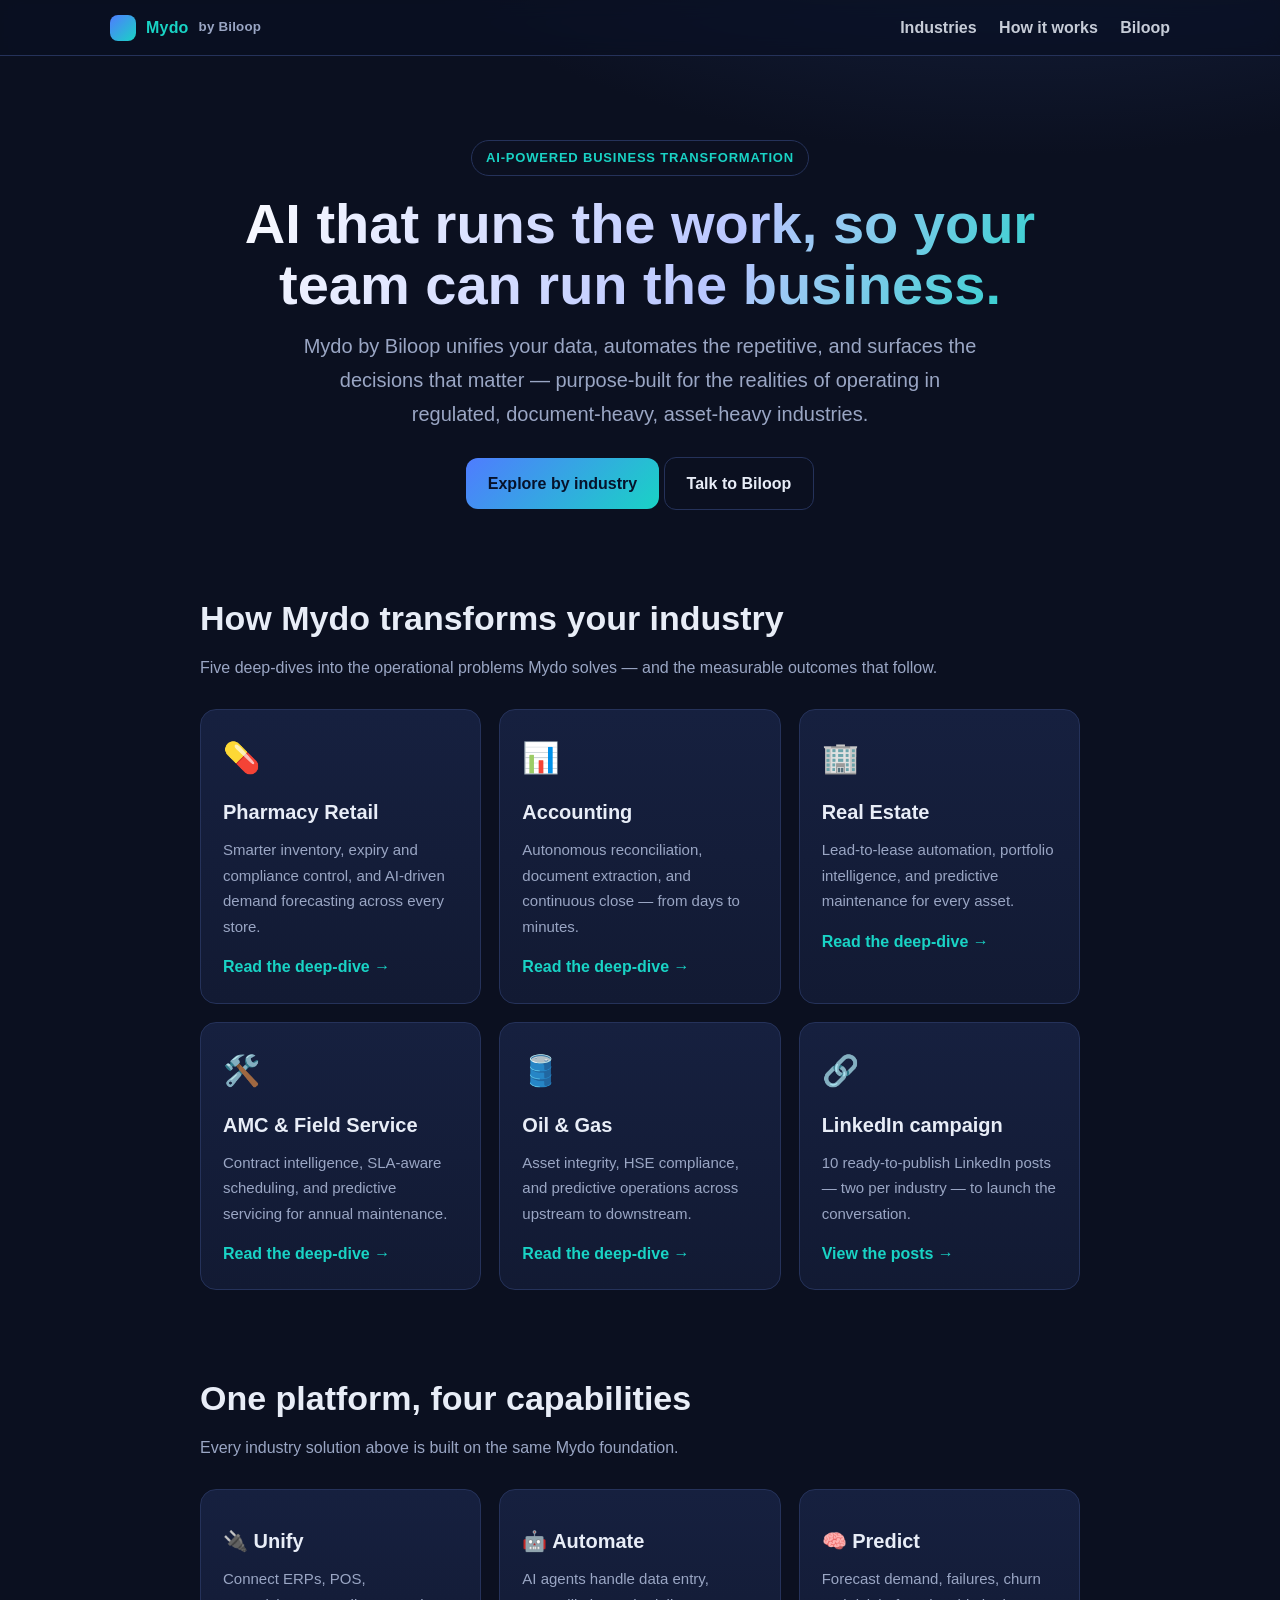
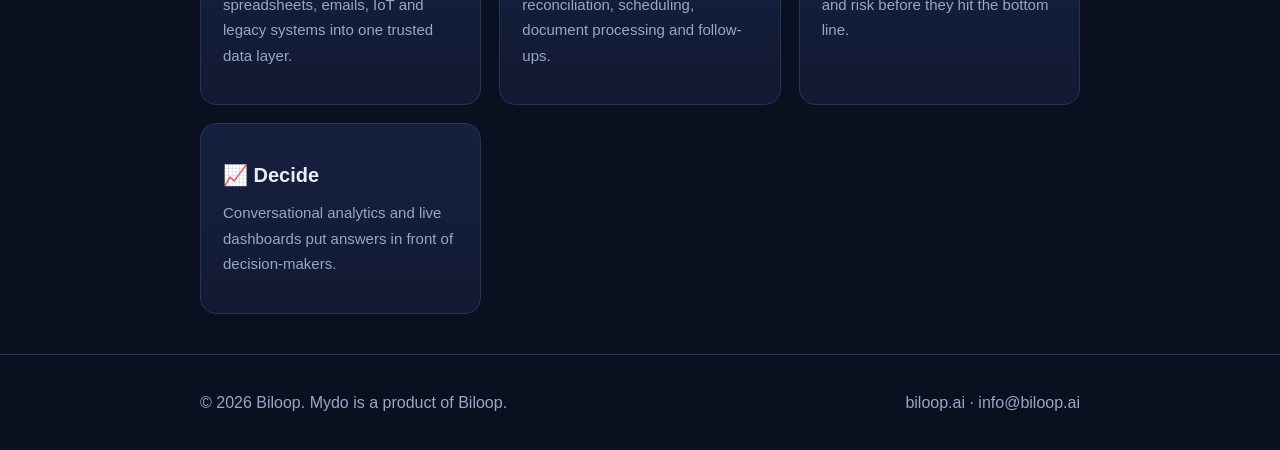
==== index.html @ 052cbbe8 "Add Mydo industry transformation campaign: 10 LinkedIn posts + 5 GitHub Pages blogs - Landing page +" ====
<!DOCTYPE html>
<html lang="en">
<head>
  <meta charset="UTF-8" />
  <meta name="viewport" content="width=device-width, initial-scale=1.0" />
  <title>Mydo by Biloop — AI that transforms how industries work</title>
  <meta name="description" content="Mydo by Biloop is an AI-powered automation and intelligence platform. See how it transforms pharmacy retail, accounting, real estate, AMC, and oil & gas." />
  <link rel="stylesheet" href="assets/css/style.css" />
</head>
<body>
  <header class="site-header">
    <nav class="nav">
      <a class="brand" href="index.html"><span class="dot"></span> Mydo <small>by Biloop</small></a>
      <div class="nav-links">
        <a href="#industries">Industries</a>
        <a href="#how">How it works</a>
        <a href="https://biloop.ai" target="_blank" rel="noopener">Biloop</a>
      </div>
    </nav>
  </header>

  <main class="container">
    <section class="hero">
      <span class="eyebrow">AI-Powered Business Transformation</span>
      <h1>AI that runs the work, so your team can run the business.</h1>
      <p>Mydo by Biloop unifies your data, automates the repetitive, and surfaces the decisions that matter — purpose-built for the realities of operating in regulated, document-heavy, asset-heavy industries.</p>
      <a class="btn" href="#industries">Explore by industry</a>
      <a class="btn secondary" href="https://biloop.ai" target="_blank" rel="noopener">Talk to Biloop</a>
    </section>

    <section class="section" id="industries">
      <h2>How Mydo transforms your industry</h2>
      <p class="lead">Five deep-dives into the operational problems Mydo solves — and the measurable outcomes that follow.</p>
      <div class="grid">
        <div class="card">
          <div class="ico">💊</div>
          <h3>Pharmacy Retail</h3>
          <p>Smarter inventory, expiry and compliance control, and AI-driven demand forecasting across every store.</p>
          <a class="more" href="blogs/pharmacy-retail.html">Read the deep-dive →</a>
        </div>
        <div class="card">
          <div class="ico">📊</div>
          <h3>Accounting</h3>
          <p>Autonomous reconciliation, document extraction, and continuous close — from days to minutes.</p>
          <a class="more" href="blogs/accounting.html">Read the deep-dive →</a>
        </div>
        <div class="card">
          <div class="ico">🏢</div>
          <h3>Real Estate</h3>
          <p>Lead-to-lease automation, portfolio intelligence, and predictive maintenance for every asset.</p>
          <a class="more" href="blogs/real-estate.html">Read the deep-dive →</a>
        </div>
        <div class="card">
          <div class="ico">🛠️</div>
          <h3>AMC &amp; Field Service</h3>
          <p>Contract intelligence, SLA-aware scheduling, and predictive servicing for annual maintenance.</p>
          <a class="more" href="blogs/amc.html">Read the deep-dive →</a>
        </div>
        <div class="card">
          <div class="ico">🛢️</div>
          <h3>Oil &amp; Gas</h3>
          <p>Asset integrity, HSE compliance, and predictive operations across upstream to downstream.</p>
          <a class="more" href="blogs/oil-and-gas.html">Read the deep-dive →</a>
        </div>
        <div class="card">
          <div class="ico">🔗</div>
          <h3>LinkedIn campaign</h3>
          <p>10 ready-to-publish LinkedIn posts — two per industry — to launch the conversation.</p>
          <a class="more" href="linkedin-posts/README.md">View the posts →</a>
        </div>
      </div>
    </section>

    <section class="section" id="how">
      <h2>One platform, four capabilities</h2>
      <p class="lead">Every industry solution above is built on the same Mydo foundation.</p>
      <div class="grid">
        <div class="card"><h3>🔌 Unify</h3><p>Connect ERPs, POS, spreadsheets, emails, IoT and legacy systems into one trusted data layer.</p></div>
        <div class="card"><h3>🤖 Automate</h3><p>AI agents handle data entry, reconciliation, scheduling, document processing and follow-ups.</p></div>
        <div class="card"><h3>🧠 Predict</h3><p>Forecast demand, failures, churn and risk before they hit the bottom line.</p></div>
        <div class="card"><h3>📈 Decide</h3><p>Conversational analytics and live dashboards put answers in front of decision-makers.</p></div>
      </div>
    </section>
  </main>

  <footer class="site-footer">
    <div class="container">
      <span>© 2026 Biloop. Mydo is a product of Biloop.</span>
      <span><a href="https://biloop.ai" target="_blank" rel="noopener">biloop.ai</a> · <a href="mailto:info@biloop.ai">info@biloop.ai</a></span>
    </div>
  </footer>
</body>
</html>
---- assets/css/style.css ----
/* Mydo by Biloop — site styles */
:root {
  --bg: #0b1020;
  --bg-soft: #121a33;
  --card: #16203f;
  --ink: #e8edf7;
  --muted: #9aa6c4;
  --brand: #4f7cff;
  --brand-2: #19d3c5;
  --accent: #ffb020;
  --line: #25325a;
  --radius: 16px;
  --maxw: 920px;
  font-synthesis: none;
}

* { box-sizing: border-box; }

html { scroll-behavior: smooth; }

body {
  margin: 0;
  font-family: -apple-system, BlinkMacSystemFont, "Segoe UI", Roboto, Helvetica, Arial, sans-serif;
  background: radial-gradient(1200px 600px at 80% -10%, #1b294d 0%, transparent 60%), var(--bg);
  color: var(--ink);
  line-height: 1.7;
  -webkit-font-smoothing: antialiased;
}

a { color: var(--brand-2); text-decoration: none; }
a:hover { text-decoration: underline; }

.container { max-width: var(--maxw); margin: 0 auto; padding: 0 20px; }

/* Header / nav */
.site-header {
  position: sticky; top: 0; z-index: 10;
  backdrop-filter: saturate(140%) blur(10px);
  background: rgba(11,16,32,.72);
  border-bottom: 1px solid var(--line);
}
.nav {
  display: flex; align-items: center; justify-content: space-between;
  padding: 14px 20px; max-width: 1100px; margin: 0 auto;
}
.brand { display: flex; align-items: center; gap: 10px; font-weight: 800; letter-spacing: .2px; }
.brand .dot {
  width: 26px; height: 26px; border-radius: 8px;
  background: linear-gradient(135deg, var(--brand), var(--brand-2));
  display: inline-block;
}
.brand small { color: var(--muted); font-weight: 600; }
.nav-links a { color: var(--ink); margin-left: 18px; font-weight: 600; opacity: .85; }
.nav-links a:hover { opacity: 1; text-decoration: none; }

/* Hero */
.hero { padding: 84px 0 40px; text-align: center; }
.eyebrow {
  display: inline-block; padding: 6px 14px; border-radius: 999px;
  border: 1px solid var(--line); color: var(--brand-2);
  font-size: 13px; font-weight: 700; letter-spacing: .8px; text-transform: uppercase;
}
.hero h1 {
  font-size: clamp(32px, 6vw, 56px); line-height: 1.08; margin: 18px 0 14px;
  background: linear-gradient(120deg, #fff, #b9c6ff 60%, var(--brand-2));
  -webkit-background-clip: text; background-clip: text; color: transparent;
}
.hero p { font-size: clamp(16px, 2.4vw, 20px); color: var(--muted); max-width: 680px; margin: 0 auto 26px; }

.btn {
  display: inline-block; padding: 12px 22px; border-radius: 12px; font-weight: 700;
  background: linear-gradient(135deg, var(--brand), var(--brand-2)); color: #06122a;
  border: none; cursor: pointer;
}
.btn:hover { text-decoration: none; filter: brightness(1.06); }
.btn.secondary { background: transparent; color: var(--ink); border: 1px solid var(--line); }

/* Grid of industry cards */
.section { padding: 40px 0; }
.section h2 { font-size: clamp(24px, 4vw, 34px); margin: 0 0 6px; }
.section .lead { color: var(--muted); margin: 0 0 28px; }

.grid { display: grid; grid-template-columns: repeat(auto-fit, minmax(260px, 1fr)); gap: 18px; }
.card {
  background: linear-gradient(180deg, var(--card), var(--bg-soft));
  border: 1px solid var(--line); border-radius: var(--radius);
  padding: 22px; transition: transform .15s ease, border-color .15s ease;
}
.card:hover { transform: translateY(-4px); border-color: var(--brand); }
.card .ico { font-size: 30px; }
.card h3 { margin: 12px 0 8px; font-size: 20px; }
.card p { color: var(--muted); margin: 0 0 14px; font-size: 15px; }
.card a.more { font-weight: 700; }

/* Article / blog */
.article { padding: 40px 0 80px; }
.article .meta { color: var(--muted); font-size: 14px; margin-bottom: 8px; }
.article h1 { font-size: clamp(28px, 5vw, 44px); line-height: 1.12; margin: 6px 0 18px; }
.article h2 { font-size: 26px; margin: 38px 0 12px; }
.article h3 { font-size: 20px; margin: 26px 0 8px; color: #cdd7f5; }
.article p, .article li { color: #d4dcf2; font-size: 17px; }
.article ul, .article ol { padding-left: 22px; }
.article blockquote {
  margin: 24px 0; padding: 14px 20px; border-left: 4px solid var(--brand);
  background: var(--bg-soft); border-radius: 0 12px 12px 0; color: #e8edf7;
}
.article table { width: 100%; border-collapse: collapse; margin: 20px 0; font-size: 15px; }
.article th, .article td { border: 1px solid var(--line); padding: 10px 12px; text-align: left; }
.article th { background: var(--bg-soft); color: #fff; }
.callout {
  margin: 28px 0; padding: 20px 22px; border-radius: var(--radius);
  border: 1px solid var(--line);
  background: linear-gradient(135deg, rgba(79,124,255,.14), rgba(25,211,197,.10));
}
.callout strong { color: #fff; }
.tag { display:inline-block; padding:4px 10px; border:1px solid var(--line); border-radius:999px; font-size:12px; color:var(--brand-2); margin-right:6px; }
.kpi-row { display:flex; flex-wrap:wrap; gap:14px; margin:22px 0; }
.kpi { flex:1 1 150px; background:var(--bg-soft); border:1px solid var(--line); border-radius:14px; padding:16px; text-align:center; }
.kpi b { display:block; font-size:26px; color:#fff; }
.kpi span { color:var(--muted); font-size:13px; }

.backlink { display:inline-block; margin-bottom:18px; color:var(--muted); font-weight:600; }

/* Footer */
.site-footer { border-top: 1px solid var(--line); padding: 34px 0; color: var(--muted); }
.site-footer .container { display:flex; flex-wrap:wrap; gap:14px; justify-content:space-between; align-items:center; }
.site-footer a { color: var(--muted); }

hr.soft { border:none; border-top:1px solid var(--line); margin: 30px 0; }
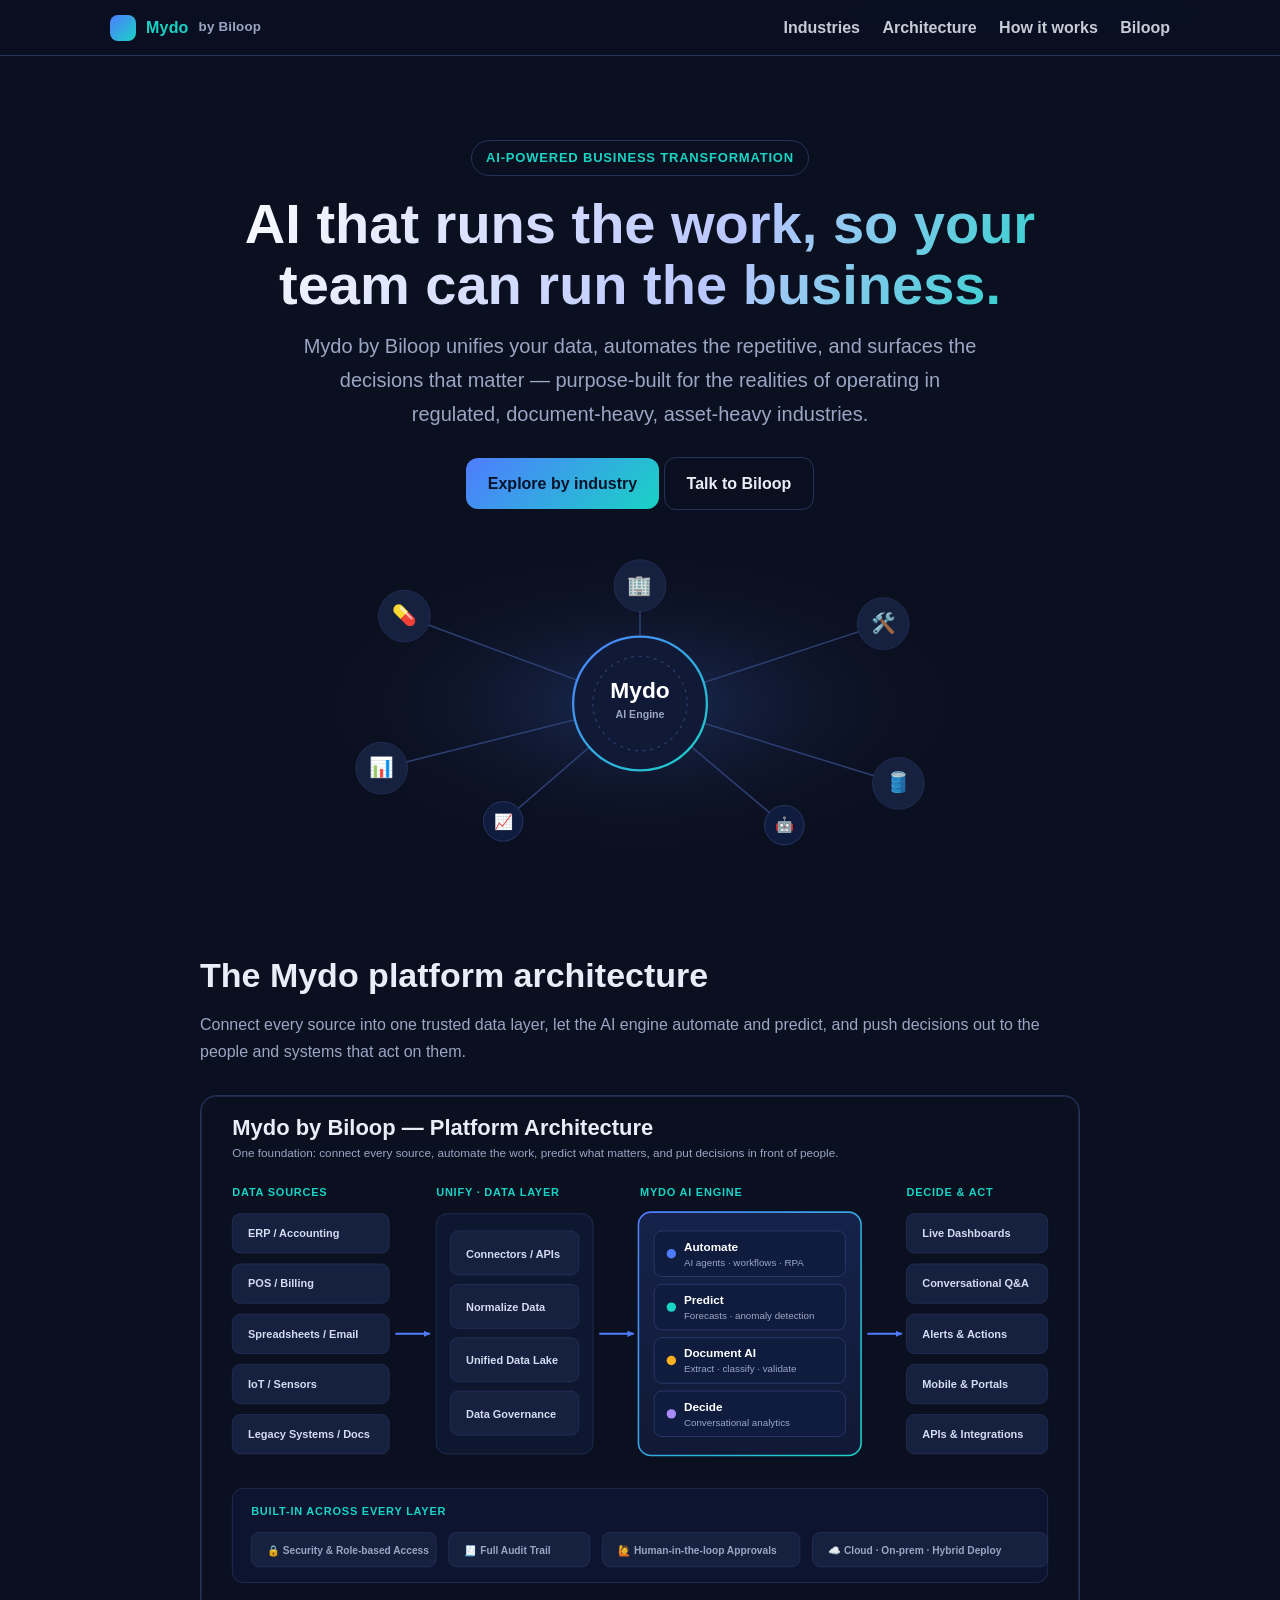
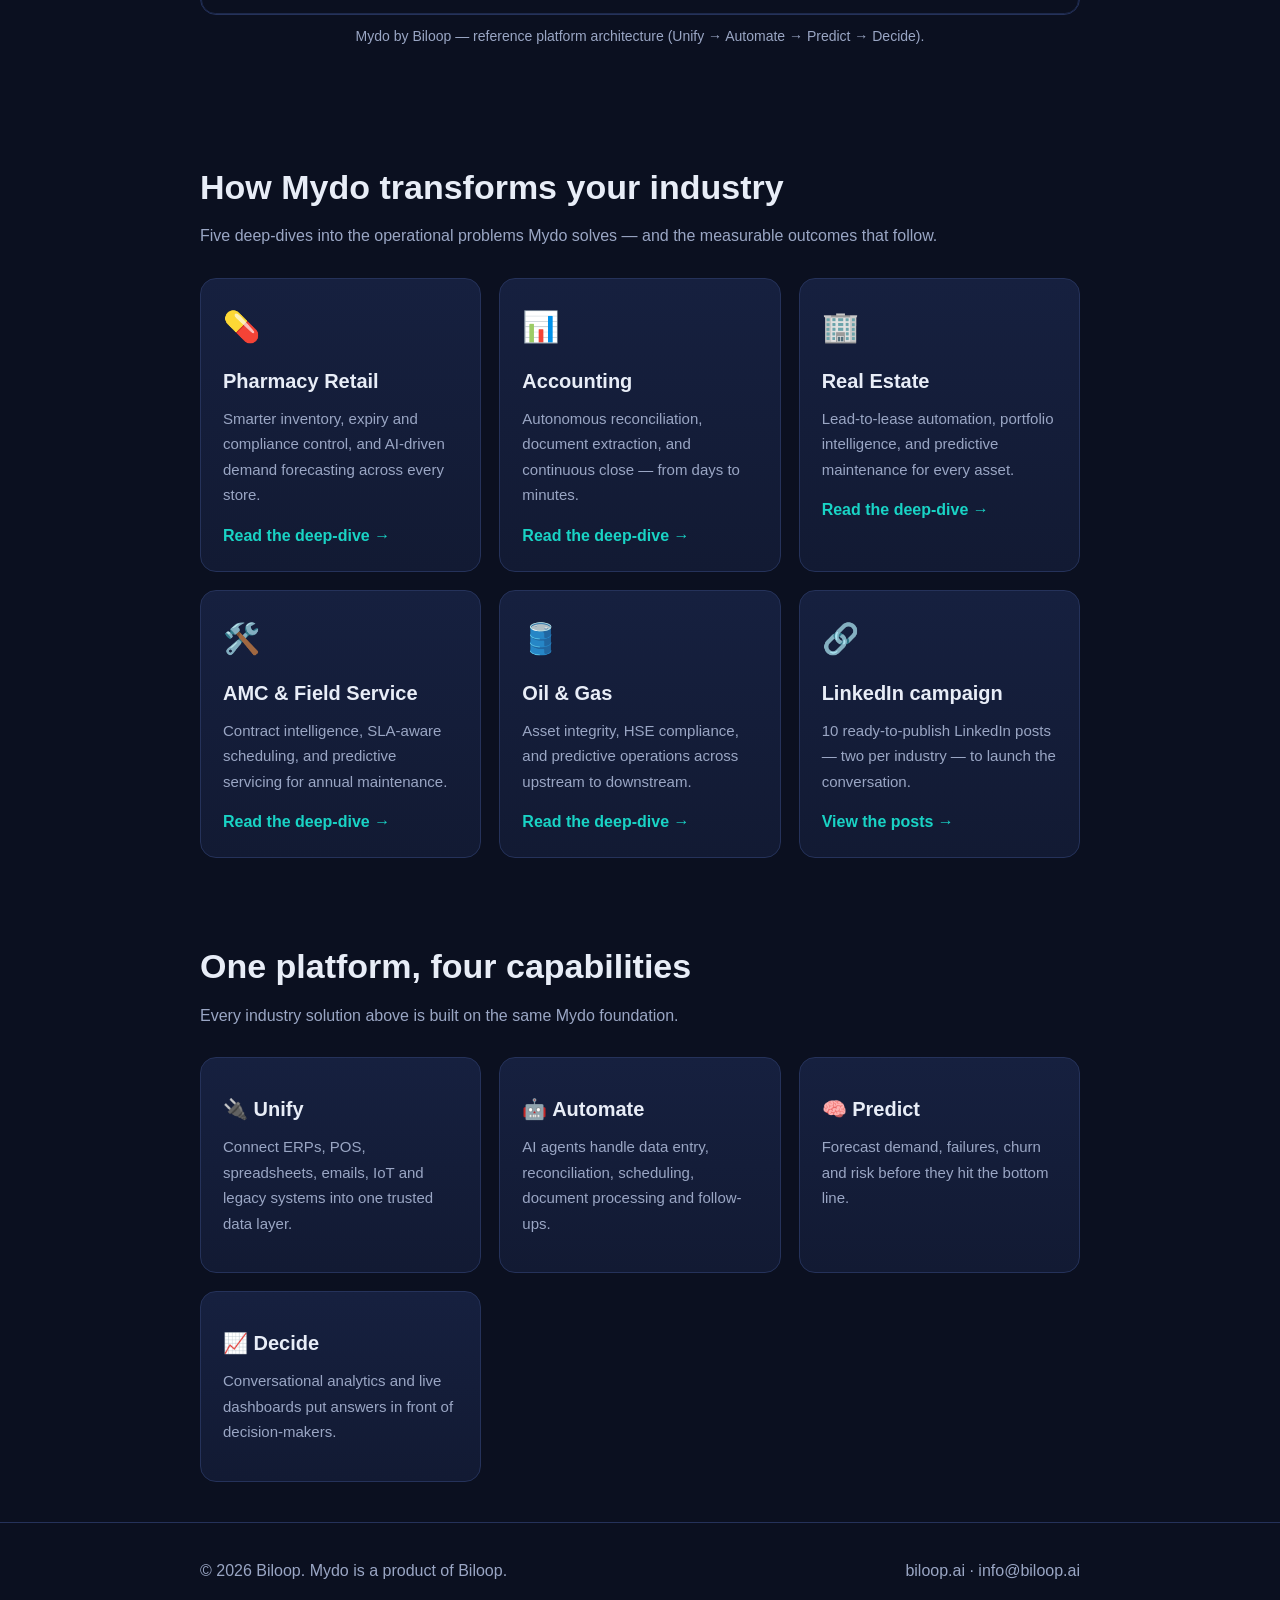
==== commit 5535b882: "Add SVG images and architecture diagrams to site and blogs - Platform architecture diagram + hero il" ====
--- a/index.html
+++ b/index.html
@@ -13,6 +13,7 @@
       <a class="brand" href="index.html"><span class="dot"></span> Mydo <small>by Biloop</small></a>
       <div class="nav-links">
         <a href="#industries">Industries</a>
+        <a href="#architecture">Architecture</a>
         <a href="#how">How it works</a>
         <a href="https://biloop.ai" target="_blank" rel="noopener">Biloop</a>
       </div>
@@ -26,6 +27,18 @@
       <p>Mydo by Biloop unifies your data, automates the repetitive, and surfaces the decisions that matter — purpose-built for the realities of operating in regulated, document-heavy, asset-heavy industries.</p>
       <a class="btn" href="#industries">Explore by industry</a>
       <a class="btn secondary" href="https://biloop.ai" target="_blank" rel="noopener">Talk to Biloop</a>
+      <div class="hero-art">
+        <img src="assets/img/hero.svg" alt="Mydo AI engine connected to pharmacy, accounting, real estate, AMC and oil & gas" />
+      </div>
+    </section>
+
+    <section class="section" id="architecture">
+      <h2>The Mydo platform architecture</h2>
+      <p class="lead">Connect every source into one trusted data layer, let the AI engine automate and predict, and push decisions out to the people and systems that act on them.</p>
+      <figure class="diagram">
+        <img src="assets/img/mydo-architecture.svg" alt="Mydo platform architecture: data sources unified into a data layer, processed by the Mydo AI engine, surfaced through a decide-and-act layer" />
+        <figcaption>Mydo by Biloop — reference platform architecture (Unify → Automate → Predict → Decide).</figcaption>
+      </figure>
     </section>
 
     <section class="section" id="industries">
--- a/assets/css/style.css
+++ b/assets/css/style.css
@@ -127,3 +127,16 @@
 .site-footer a { color: var(--muted); }
 
 hr.soft { border:none; border-top:1px solid var(--line); margin: 30px 0; }
+
+/* Figures / diagrams */
+figure.diagram { margin: 30px 0; }
+figure.diagram img, img.diagram {
+  width: 100%; height: auto; display: block;
+  border: 1px solid var(--line); border-radius: var(--radius);
+  background: #0e1630;
+}
+figure.diagram figcaption {
+  color: var(--muted); font-size: 14px; text-align: center; margin-top: 10px;
+}
+.hero-art { max-width: 760px; margin: 30px auto 0; }
+.hero-art img { width: 100%; height: auto; display: block; }
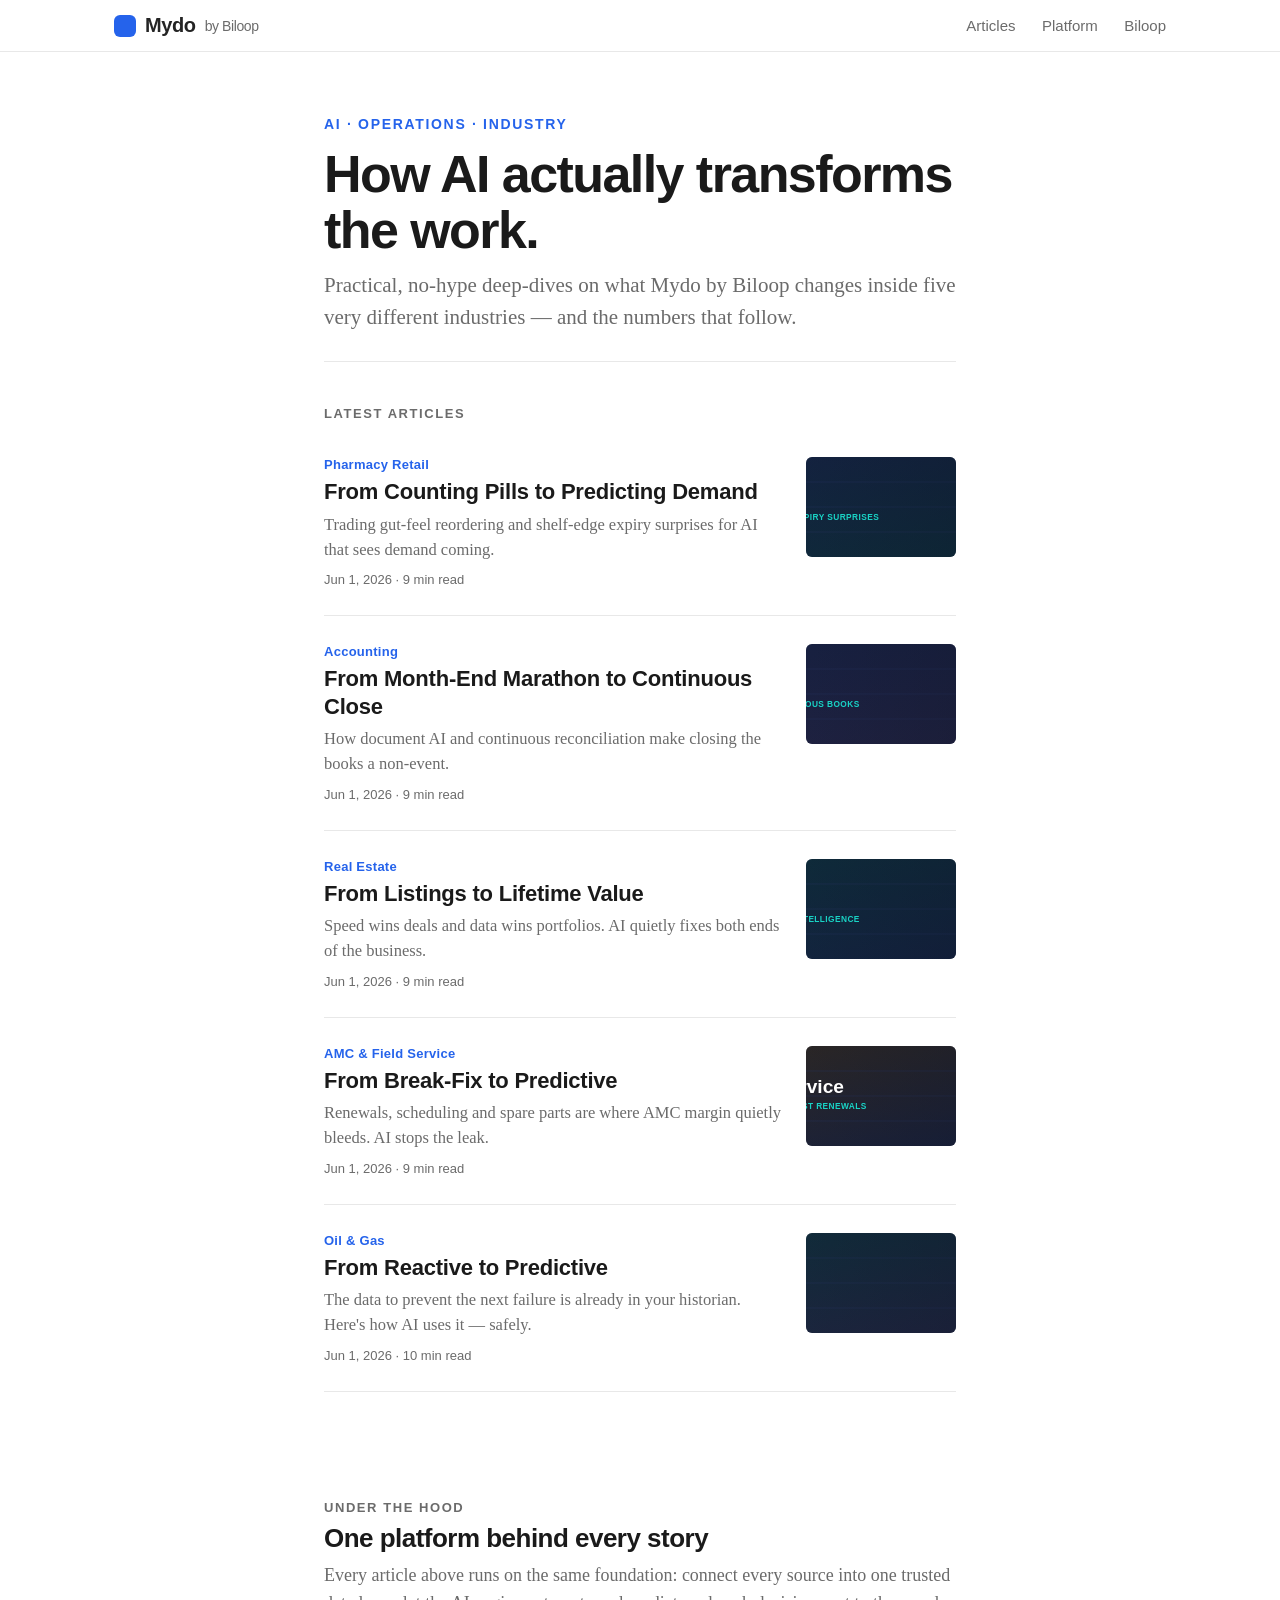
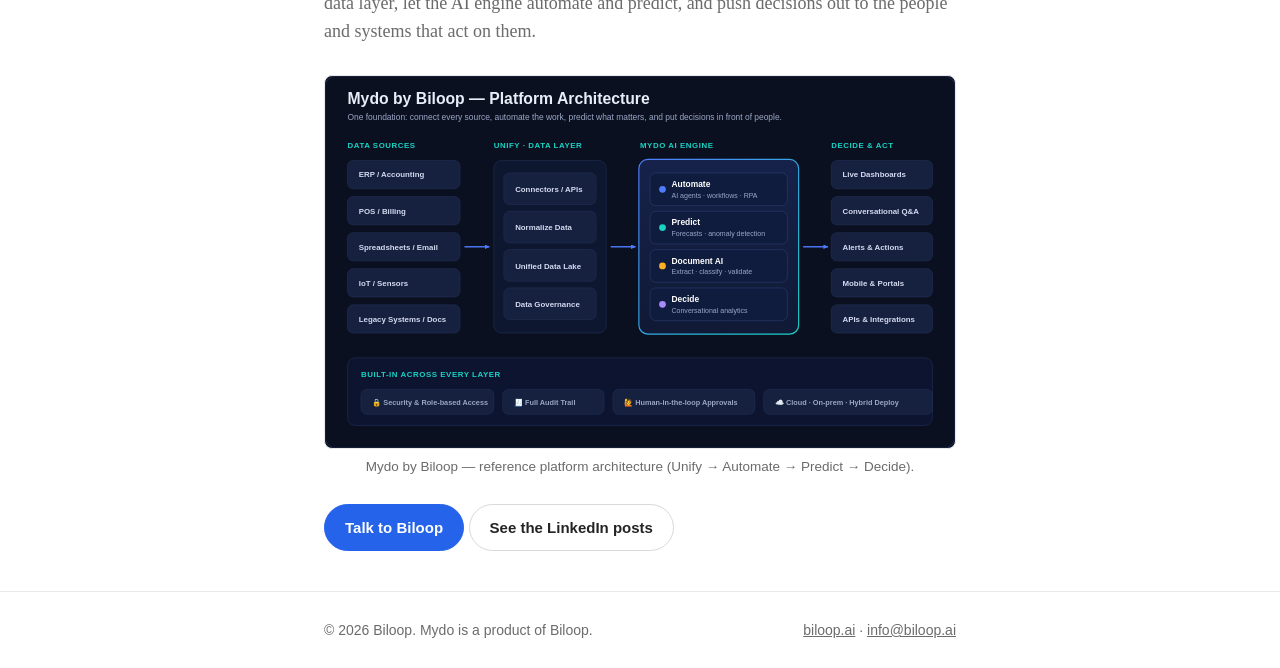
==== commit 9e155af1: "Redesign site in a clean Medium-style editorial theme - Light, reading-focused layout: serif body, n" ====
--- a/index.html
+++ b/index.html
@@ -3,8 +3,8 @@
 <head>
   <meta charset="UTF-8" />
   <meta name="viewport" content="width=device-width, initial-scale=1.0" />
-  <title>Mydo by Biloop — AI that transforms how industries work</title>
-  <meta name="description" content="Mydo by Biloop is an AI-powered automation and intelligence platform. See how it transforms pharmacy retail, accounting, real estate, AMC, and oil & gas." />
+  <title>Mydo by Biloop — How AI transforms real industries</title>
+  <meta name="description" content="Plain-spoken deep-dives on how Mydo by Biloop uses AI to transform pharmacy retail, accounting, real estate, AMC and oil & gas." />
   <link rel="stylesheet" href="assets/css/style.css" />
 </head>
 <body>
@@ -12,87 +12,93 @@
     <nav class="nav">
       <a class="brand" href="index.html"><span class="dot"></span> Mydo <small>by Biloop</small></a>
       <div class="nav-links">
-        <a href="#industries">Industries</a>
-        <a href="#architecture">Architecture</a>
-        <a href="#how">How it works</a>
+        <a href="#stories">Articles</a>
+        <a href="#platform">Platform</a>
         <a href="https://biloop.ai" target="_blank" rel="noopener">Biloop</a>
       </div>
     </nav>
   </header>
 
   <main class="container">
-    <section class="hero">
-      <span class="eyebrow">AI-Powered Business Transformation</span>
-      <h1>AI that runs the work, so your team can run the business.</h1>
-      <p>Mydo by Biloop unifies your data, automates the repetitive, and surfaces the decisions that matter — purpose-built for the realities of operating in regulated, document-heavy, asset-heavy industries.</p>
-      <a class="btn" href="#industries">Explore by industry</a>
-      <a class="btn secondary" href="https://biloop.ai" target="_blank" rel="noopener">Talk to Biloop</a>
-      <div class="hero-art">
-        <img src="assets/img/hero.svg" alt="Mydo AI engine connected to pharmacy, accounting, real estate, AMC and oil & gas" />
-      </div>
+    <section class="masthead">
+      <div class="kicker">AI · Operations · Industry</div>
+      <h1>How AI actually transforms the work.</h1>
+      <p>Practical, no-hype deep-dives on what Mydo by Biloop changes inside five very different industries — and the numbers that follow.</p>
     </section>
 
-    <section class="section" id="architecture">
-      <h2>The Mydo platform architecture</h2>
-      <p class="lead">Connect every source into one trusted data layer, let the AI engine automate and predict, and push decisions out to the people and systems that act on them.</p>
+    <section id="stories">
+      <div class="section-label">Latest articles</div>
+      <ul class="stories">
+        <li>
+          <a class="story" href="blogs/pharmacy-retail.html">
+            <div class="story-body">
+              <div class="industry">Pharmacy Retail</div>
+              <div class="story-title">From Counting Pills to Predicting Demand</div>
+              <p class="story-dek">Trading gut-feel reordering and shelf-edge expiry surprises for AI that sees demand coming.</p>
+              <div class="story-meta">Jun 1, 2026 · 9 min read</div>
+            </div>
+            <div class="story-thumb"><img src="assets/img/pharmacy-banner.svg" alt="" /></div>
+          </a>
+        </li>
+        <li>
+          <a class="story" href="blogs/accounting.html">
+            <div class="story-body">
+              <div class="industry">Accounting</div>
+              <div class="story-title">From Month-End Marathon to Continuous Close</div>
+              <p class="story-dek">How document AI and continuous reconciliation make closing the books a non-event.</p>
+              <div class="story-meta">Jun 1, 2026 · 9 min read</div>
+            </div>
+            <div class="story-thumb"><img src="assets/img/accounting-banner.svg" alt="" /></div>
+          </a>
+        </li>
+        <li>
+          <a class="story" href="blogs/real-estate.html">
+            <div class="story-body">
+              <div class="industry">Real Estate</div>
+              <div class="story-title">From Listings to Lifetime Value</div>
+              <p class="story-dek">Speed wins deals and data wins portfolios. AI quietly fixes both ends of the business.</p>
+              <div class="story-meta">Jun 1, 2026 · 9 min read</div>
+            </div>
+            <div class="story-thumb"><img src="assets/img/real-estate-banner.svg" alt="" /></div>
+          </a>
+        </li>
+        <li>
+          <a class="story" href="blogs/amc.html">
+            <div class="story-body">
+              <div class="industry">AMC &amp; Field Service</div>
+              <div class="story-title">From Break-Fix to Predictive</div>
+              <p class="story-dek">Renewals, scheduling and spare parts are where AMC margin quietly bleeds. AI stops the leak.</p>
+              <div class="story-meta">Jun 1, 2026 · 9 min read</div>
+            </div>
+            <div class="story-thumb"><img src="assets/img/amc-banner.svg" alt="" /></div>
+          </a>
+        </li>
+        <li>
+          <a class="story" href="blogs/oil-and-gas.html">
+            <div class="story-body">
+              <div class="industry">Oil &amp; Gas</div>
+              <div class="story-title">From Reactive to Predictive</div>
+              <p class="story-dek">The data to prevent the next failure is already in your historian. Here's how AI uses it — safely.</p>
+              <div class="story-meta">Jun 1, 2026 · 10 min read</div>
+            </div>
+            <div class="story-thumb"><img src="assets/img/oil-and-gas-banner.svg" alt="" /></div>
+          </a>
+        </li>
+      </ul>
+    </section>
+
+    <section class="platform" id="platform">
+      <div class="section-label">Under the hood</div>
+      <h2>One platform behind every story</h2>
+      <p>Every article above runs on the same foundation: connect every source into one trusted data layer, let the AI engine automate and predict, and push decisions out to the people and systems that act on them.</p>
       <figure class="diagram">
         <img src="assets/img/mydo-architecture.svg" alt="Mydo platform architecture: data sources unified into a data layer, processed by the Mydo AI engine, surfaced through a decide-and-act layer" />
         <figcaption>Mydo by Biloop — reference platform architecture (Unify → Automate → Predict → Decide).</figcaption>
       </figure>
-    </section>
-
-    <section class="section" id="industries">
-      <h2>How Mydo transforms your industry</h2>
-      <p class="lead">Five deep-dives into the operational problems Mydo solves — and the measurable outcomes that follow.</p>
-      <div class="grid">
-        <div class="card">
-          <div class="ico">💊</div>
-          <h3>Pharmacy Retail</h3>
-          <p>Smarter inventory, expiry and compliance control, and AI-driven demand forecasting across every store.</p>
-          <a class="more" href="blogs/pharmacy-retail.html">Read the deep-dive →</a>
-        </div>
-        <div class="card">
-          <div class="ico">📊</div>
-          <h3>Accounting</h3>
-          <p>Autonomous reconciliation, document extraction, and continuous close — from days to minutes.</p>
-          <a class="more" href="blogs/accounting.html">Read the deep-dive →</a>
-        </div>
-        <div class="card">
-          <div class="ico">🏢</div>
-          <h3>Real Estate</h3>
-          <p>Lead-to-lease automation, portfolio intelligence, and predictive maintenance for every asset.</p>
-          <a class="more" href="blogs/real-estate.html">Read the deep-dive →</a>
-        </div>
-        <div class="card">
-          <div class="ico">🛠️</div>
-          <h3>AMC &amp; Field Service</h3>
-          <p>Contract intelligence, SLA-aware scheduling, and predictive servicing for annual maintenance.</p>
-          <a class="more" href="blogs/amc.html">Read the deep-dive →</a>
-        </div>
-        <div class="card">
-          <div class="ico">🛢️</div>
-          <h3>Oil &amp; Gas</h3>
-          <p>Asset integrity, HSE compliance, and predictive operations across upstream to downstream.</p>
-          <a class="more" href="blogs/oil-and-gas.html">Read the deep-dive →</a>
-        </div>
-        <div class="card">
-          <div class="ico">🔗</div>
-          <h3>LinkedIn campaign</h3>
-          <p>10 ready-to-publish LinkedIn posts — two per industry — to launch the conversation.</p>
-          <a class="more" href="linkedin-posts/README.md">View the posts →</a>
-        </div>
-      </div>
-    </section>
-
-    <section class="section" id="how">
-      <h2>One platform, four capabilities</h2>
-      <p class="lead">Every industry solution above is built on the same Mydo foundation.</p>
-      <div class="grid">
-        <div class="card"><h3>🔌 Unify</h3><p>Connect ERPs, POS, spreadsheets, emails, IoT and legacy systems into one trusted data layer.</p></div>
-        <div class="card"><h3>🤖 Automate</h3><p>AI agents handle data entry, reconciliation, scheduling, document processing and follow-ups.</p></div>
-        <div class="card"><h3>🧠 Predict</h3><p>Forecast demand, failures, churn and risk before they hit the bottom line.</p></div>
-        <div class="card"><h3>📈 Decide</h3><p>Conversational analytics and live dashboards put answers in front of decision-makers.</p></div>
-      </div>
+      <p style="margin-top:22px">
+        <a class="btn" href="https://biloop.ai" target="_blank" rel="noopener">Talk to Biloop</a>
+        <a class="btn secondary" href="linkedin-posts/README.md">See the LinkedIn posts</a>
+      </p>
     </section>
   </main>
 
--- a/assets/css/style.css
+++ b/assets/css/style.css
@@ -1,142 +1,198 @@
-/* Mydo by Biloop — site styles */
+/* Mydo by Biloop — Medium-style editorial theme */
 :root {
-  --bg: #0b1020;
-  --bg-soft: #121a33;
-  --card: #16203f;
-  --ink: #e8edf7;
-  --muted: #9aa6c4;
-  --brand: #4f7cff;
-  --brand-2: #19d3c5;
-  --accent: #ffb020;
-  --line: #25325a;
-  --radius: 16px;
-  --maxw: 920px;
-  font-synthesis: none;
+  --bg: #ffffff;
+  --ink: #242424;
+  --ink-soft: #292929;
+  --muted: #6b6b6b;
+  --line: #e8e8e8;
+  --line-strong: #d9d9d9;
+  --brand: #2563eb;
+  --wash: #fafafa;
+  --tag-bg: #f2f2f2;
+  --maxw: 680px;
+  --serif: Georgia, "Iowan Old Style", Charter, "Times New Roman", Times, serif;
+  --sans: -apple-system, BlinkMacSystemFont, "Segoe UI", Roboto, Helvetica, Arial, sans-serif;
 }
 
 * { box-sizing: border-box; }
-
-html { scroll-behavior: smooth; }
-
+html { scroll-behavior: smooth; -webkit-text-size-adjust: 100%; }
 body {
   margin: 0;
-  font-family: -apple-system, BlinkMacSystemFont, "Segoe UI", Roboto, Helvetica, Arial, sans-serif;
-  background: radial-gradient(1200px 600px at 80% -10%, #1b294d 0%, transparent 60%), var(--bg);
+  background: var(--bg);
   color: var(--ink);
-  line-height: 1.7;
+  font-family: var(--sans);
   -webkit-font-smoothing: antialiased;
+  text-rendering: optimizeLegibility;
 }
 
-a { color: var(--brand-2); text-decoration: none; }
-a:hover { text-decoration: underline; }
+a { color: inherit; }
 
-.container { max-width: var(--maxw); margin: 0 auto; padding: 0 20px; }
+.container { max-width: var(--maxw); margin: 0 auto; padding: 0 24px; }
 
-/* Header / nav */
+/* ---------- Header / nav ---------- */
 .site-header {
   position: sticky; top: 0; z-index: 10;
-  backdrop-filter: saturate(140%) blur(10px);
-  background: rgba(11,16,32,.72);
+  background: rgba(255,255,255,.92);
+  backdrop-filter: saturate(120%) blur(8px);
   border-bottom: 1px solid var(--line);
 }
 .nav {
   display: flex; align-items: center; justify-content: space-between;
-  padding: 14px 20px; max-width: 1100px; margin: 0 auto;
+  max-width: 1100px; margin: 0 auto; padding: 14px 24px;
 }
-.brand { display: flex; align-items: center; gap: 10px; font-weight: 800; letter-spacing: .2px; }
+.brand {
+  display: inline-flex; align-items: center; gap: 9px;
+  font-family: var(--sans); font-weight: 800; font-size: 20px;
+  letter-spacing: -.02em; text-decoration: none; color: var(--ink);
+}
 .brand .dot {
-  width: 26px; height: 26px; border-radius: 8px;
-  background: linear-gradient(135deg, var(--brand), var(--brand-2));
-  display: inline-block;
+  width: 22px; height: 22px; border-radius: 6px;
+  background: var(--brand); display: inline-block;
 }
-.brand small { color: var(--muted); font-weight: 600; }
-.nav-links a { color: var(--ink); margin-left: 18px; font-weight: 600; opacity: .85; }
-.nav-links a:hover { opacity: 1; text-decoration: none; }
+.brand small { color: var(--muted); font-weight: 500; font-size: 14px; }
+.nav-links a { font-family: var(--sans); color: var(--muted); margin-left: 22px; font-size: 15px; text-decoration: none; }
+.nav-links a:hover { color: var(--ink); }
 
-/* Hero */
-.hero { padding: 84px 0 40px; text-align: center; }
-.eyebrow {
-  display: inline-block; padding: 6px 14px; border-radius: 999px;
-  border: 1px solid var(--line); color: var(--brand-2);
-  font-size: 13px; font-weight: 700; letter-spacing: .8px; text-transform: uppercase;
+/* ---------- Article ---------- */
+.article { padding: 44px 0 80px; }
+.backlink {
+  display: inline-block; font-family: var(--sans); font-size: 14px;
+  color: var(--muted); text-decoration: none; margin-bottom: 26px;
 }
-.hero h1 {
-  font-size: clamp(32px, 6vw, 56px); line-height: 1.08; margin: 18px 0 14px;
-  background: linear-gradient(120deg, #fff, #b9c6ff 60%, var(--brand-2));
-  -webkit-background-clip: text; background-clip: text; color: transparent;
+.backlink:hover { color: var(--ink); }
+
+.article h1 {
+  font-family: var(--sans); font-weight: 800;
+  font-size: clamp(30px, 5.2vw, 42px); line-height: 1.16;
+  letter-spacing: -.022em; margin: 0 0 14px; color: #1a1a1a;
 }
-.hero p { font-size: clamp(16px, 2.4vw, 20px); color: var(--muted); max-width: 680px; margin: 0 auto 26px; }
+.dek {
+  font-family: var(--sans); font-weight: 400;
+  font-size: clamp(18px, 2.4vw, 21px); line-height: 1.4;
+  color: var(--muted); margin: 0 0 26px;
+}
 
-.btn {
-  display: inline-block; padding: 12px 22px; border-radius: 12px; font-weight: 700;
-  background: linear-gradient(135deg, var(--brand), var(--brand-2)); color: #06122a;
-  border: none; cursor: pointer;
+/* Byline */
+.byline { display: flex; align-items: center; gap: 12px; margin: 22px 0 30px; }
+.avatar {
+  width: 46px; height: 46px; border-radius: 50%;
+  background: var(--brand); color: #fff;
+  display: grid; place-items: center;
+  font-family: var(--sans); font-weight: 700; font-size: 19px;
 }
-.btn:hover { text-decoration: none; filter: brightness(1.06); }
-.btn.secondary { background: transparent; color: var(--ink); border: 1px solid var(--line); }
+.byline-name { font-family: var(--sans); font-size: 15px; color: var(--ink); font-weight: 600; }
+.byline-sub { font-family: var(--sans); font-size: 14px; color: var(--muted); margin-top: 1px; }
 
-/* Grid of industry cards */
-.section { padding: 40px 0; }
-.section h2 { font-size: clamp(24px, 4vw, 34px); margin: 0 0 6px; }
-.section .lead { color: var(--muted); margin: 0 0 28px; }
+/* Body type */
+.article p, .article li {
+  font-family: var(--serif); font-size: 20px; line-height: 1.62;
+  color: var(--ink-soft); margin: 0 0 26px;
+}
+.article ul, .article ol { padding-left: 26px; margin: 0 0 26px; }
+.article li { margin-bottom: 10px; }
+.article a:not(.backlink) { color: var(--brand); text-decoration: underline; text-underline-offset: 2px; }
+.article strong { color: var(--ink); }
 
-.grid { display: grid; grid-template-columns: repeat(auto-fit, minmax(260px, 1fr)); gap: 18px; }
-.card {
-  background: linear-gradient(180deg, var(--card), var(--bg-soft));
-  border: 1px solid var(--line); border-radius: var(--radius);
-  padding: 22px; transition: transform .15s ease, border-color .15s ease;
+.article h2 {
+  font-family: var(--sans); font-weight: 800;
+  font-size: clamp(24px, 3.4vw, 30px); line-height: 1.25;
+  letter-spacing: -.018em; color: #1a1a1a; margin: 50px 0 12px;
 }
-.card:hover { transform: translateY(-4px); border-color: var(--brand); }
-.card .ico { font-size: 30px; }
-.card h3 { margin: 12px 0 8px; font-size: 20px; }
-.card p { color: var(--muted); margin: 0 0 14px; font-size: 15px; }
-.card a.more { font-weight: 700; }
+.article h3 {
+  font-family: var(--sans); font-weight: 700;
+  font-size: 21px; line-height: 1.3; color: #1a1a1a; margin: 32px 0 6px;
+}
 
-/* Article / blog */
-.article { padding: 40px 0 80px; }
-.article .meta { color: var(--muted); font-size: 14px; margin-bottom: 8px; }
-.article h1 { font-size: clamp(28px, 5vw, 44px); line-height: 1.12; margin: 6px 0 18px; }
-.article h2 { font-size: 26px; margin: 38px 0 12px; }
-.article h3 { font-size: 20px; margin: 26px 0 8px; color: #cdd7f5; }
-.article p, .article li { color: #d4dcf2; font-size: 17px; }
-.article ul, .article ol { padding-left: 22px; }
 .article blockquote {
-  margin: 24px 0; padding: 14px 20px; border-left: 4px solid var(--brand);
-  background: var(--bg-soft); border-radius: 0 12px 12px 0; color: #e8edf7;
+  margin: 30px 0; padding: 4px 0 4px 22px;
+  border-left: 3px solid var(--ink);
+  font-family: var(--serif); font-style: italic; font-size: 22px;
+  line-height: 1.5; color: #515151;
 }
-.article table { width: 100%; border-collapse: collapse; margin: 20px 0; font-size: 15px; }
-.article th, .article td { border: 1px solid var(--line); padding: 10px 12px; text-align: left; }
-.article th { background: var(--bg-soft); color: #fff; }
+
+/* Tables */
+.article table { width: 100%; border-collapse: collapse; margin: 28px 0; font-family: var(--sans); font-size: 15px; }
+.article th, .article td { border-bottom: 1px solid var(--line); padding: 11px 12px; text-align: left; vertical-align: top; }
+.article th { border-bottom: 2px solid var(--line-strong); color: var(--ink); font-weight: 700; }
+.article td { color: var(--ink-soft); }
+
+/* Callout */
 .callout {
-  margin: 28px 0; padding: 20px 22px; border-radius: var(--radius);
-  border: 1px solid var(--line);
-  background: linear-gradient(135deg, rgba(79,124,255,.14), rgba(25,211,197,.10));
+  margin: 30px 0; padding: 18px 22px;
+  background: var(--wash); border: 1px solid var(--line);
+  border-left: 3px solid var(--brand); border-radius: 6px;
+  font-family: var(--serif); font-size: 18px; line-height: 1.55; color: var(--ink-soft);
 }
-.callout strong { color: #fff; }
-.tag { display:inline-block; padding:4px 10px; border:1px solid var(--line); border-radius:999px; font-size:12px; color:var(--brand-2); margin-right:6px; }
-.kpi-row { display:flex; flex-wrap:wrap; gap:14px; margin:22px 0; }
-.kpi { flex:1 1 150px; background:var(--bg-soft); border:1px solid var(--line); border-radius:14px; padding:16px; text-align:center; }
-.kpi b { display:block; font-size:26px; color:#fff; }
-.kpi span { color:var(--muted); font-size:13px; }
+.callout strong { color: var(--ink); }
 
-.backlink { display:inline-block; margin-bottom:18px; color:var(--muted); font-weight:600; }
+/* KPI strip */
+.kpi-row { display: flex; flex-wrap: wrap; gap: 0; margin: 32px 0; border: 1px solid var(--line); border-radius: 8px; overflow: hidden; }
+.kpi { flex: 1 1 150px; padding: 18px 16px; text-align: center; border-right: 1px solid var(--line); }
+.kpi:last-child { border-right: none; }
+.kpi b { display: block; font-family: var(--sans); font-size: 24px; font-weight: 800; color: var(--ink); letter-spacing: -.02em; }
+.kpi span { font-family: var(--sans); color: var(--muted); font-size: 13px; line-height: 1.35; display: block; margin-top: 4px; }
 
-/* Footer */
-.site-footer { border-top: 1px solid var(--line); padding: 34px 0; color: var(--muted); }
-.site-footer .container { display:flex; flex-wrap:wrap; gap:14px; justify-content:space-between; align-items:center; }
-.site-footer a { color: var(--muted); }
+/* Tags */
+.tags { display: flex; flex-wrap: wrap; gap: 8px; margin: 14px 0 0; }
+.tag {
+  font-family: var(--sans); font-size: 13px; color: #3a3a3a;
+  background: var(--tag-bg); border-radius: 100px; padding: 7px 14px; text-decoration: none;
+}
 
-hr.soft { border:none; border-top:1px solid var(--line); margin: 30px 0; }
-
-/* Figures / diagrams */
+/* Figures: feature image + diagrams */
+figure.feature { margin: 8px 0 36px; }
+figure.feature img { width: 100%; height: auto; display: block; border-radius: 6px; }
 figure.diagram { margin: 30px 0; }
 figure.diagram img, img.diagram {
   width: 100%; height: auto; display: block;
-  border: 1px solid var(--line); border-radius: var(--radius);
-  background: #0e1630;
+  border: 1px solid var(--line); border-radius: 8px; background: #0e1630;
 }
-figure.diagram figcaption {
-  color: var(--muted); font-size: 14px; text-align: center; margin-top: 10px;
+figure figcaption {
+  font-family: var(--sans); color: var(--muted); font-size: 13.5px;
+  text-align: center; margin-top: 10px;
 }
-.hero-art { max-width: 760px; margin: 30px auto 0; }
-.hero-art img { width: 100%; height: auto; display: block; }
+
+hr.soft { border: none; border-top: 1px solid var(--line); margin: 44px 0 24px; }
+.article .endlinks { font-family: var(--sans); font-size: 15px; color: var(--muted); }
+
+/* ---------- Home (publication) ---------- */
+.masthead { padding: 64px 0 28px; border-bottom: 1px solid var(--line); }
+.masthead .kicker { font-family: var(--sans); font-size: 14px; letter-spacing: .12em; text-transform: uppercase; color: var(--brand); font-weight: 700; }
+.masthead h1 { font-family: var(--sans); font-weight: 800; font-size: clamp(34px, 6vw, 52px); line-height: 1.08; letter-spacing: -.03em; margin: 14px 0 12px; color: #1a1a1a; }
+.masthead p { font-family: var(--serif); font-size: 21px; line-height: 1.5; color: var(--muted); margin: 0; }
+
+.section-label { font-family: var(--sans); font-size: 13px; letter-spacing: .12em; text-transform: uppercase; color: var(--muted); font-weight: 700; margin: 44px 0 8px; }
+
+.stories { list-style: none; padding: 0; margin: 0; }
+.story { display: flex; gap: 22px; align-items: flex-start; padding: 28px 0; border-bottom: 1px solid var(--line); text-decoration: none; color: inherit; }
+.story:hover .story-title { color: var(--brand); }
+.story-body { flex: 1 1 auto; min-width: 0; }
+.story .industry { font-family: var(--sans); font-size: 13px; font-weight: 700; color: var(--brand); letter-spacing: .02em; }
+.story-title { font-family: var(--sans); font-weight: 800; font-size: 22px; line-height: 1.25; letter-spacing: -.01em; color: #1a1a1a; margin: 6px 0 7px; }
+.story-dek { font-family: var(--serif); font-size: 16.5px; line-height: 1.5; color: var(--muted); margin: 0 0 10px; }
+.story-meta { font-family: var(--sans); font-size: 13px; color: var(--muted); }
+.story-thumb { flex: 0 0 150px; }
+.story-thumb img { width: 150px; height: 100px; object-fit: cover; border-radius: 6px; display: block; }
+
+.platform { margin: 56px 0 10px; padding-top: 8px; }
+.platform h2 { font-family: var(--sans); font-weight: 800; font-size: 26px; letter-spacing: -.02em; color: #1a1a1a; margin: 0 0 8px; }
+.platform p { font-family: var(--serif); font-size: 18px; line-height: 1.55; color: var(--muted); margin: 0 0 18px; }
+
+.btn {
+  display: inline-block; font-family: var(--sans); font-weight: 600; font-size: 15px;
+  padding: 11px 20px; border-radius: 100px; text-decoration: none;
+  background: var(--brand); color: #fff; border: 1px solid var(--brand);
+}
+.btn:hover { background: #1d4ed8; }
+.btn.secondary { background: #fff; color: var(--ink); border: 1px solid var(--line-strong); }
+.btn.secondary:hover { border-color: var(--ink); }
+
+/* ---------- Footer ---------- */
+.site-footer { border-top: 1px solid var(--line); padding: 30px 0; margin-top: 40px; }
+.site-footer .container { display: flex; flex-wrap: wrap; gap: 12px; justify-content: space-between; align-items: center; }
+.site-footer, .site-footer a { font-family: var(--sans); color: var(--muted); font-size: 14px; }
+
+@media (max-width: 600px) {
+  .story-thumb { display: none; }
+  .article p, .article li { font-size: 19px; }
+}
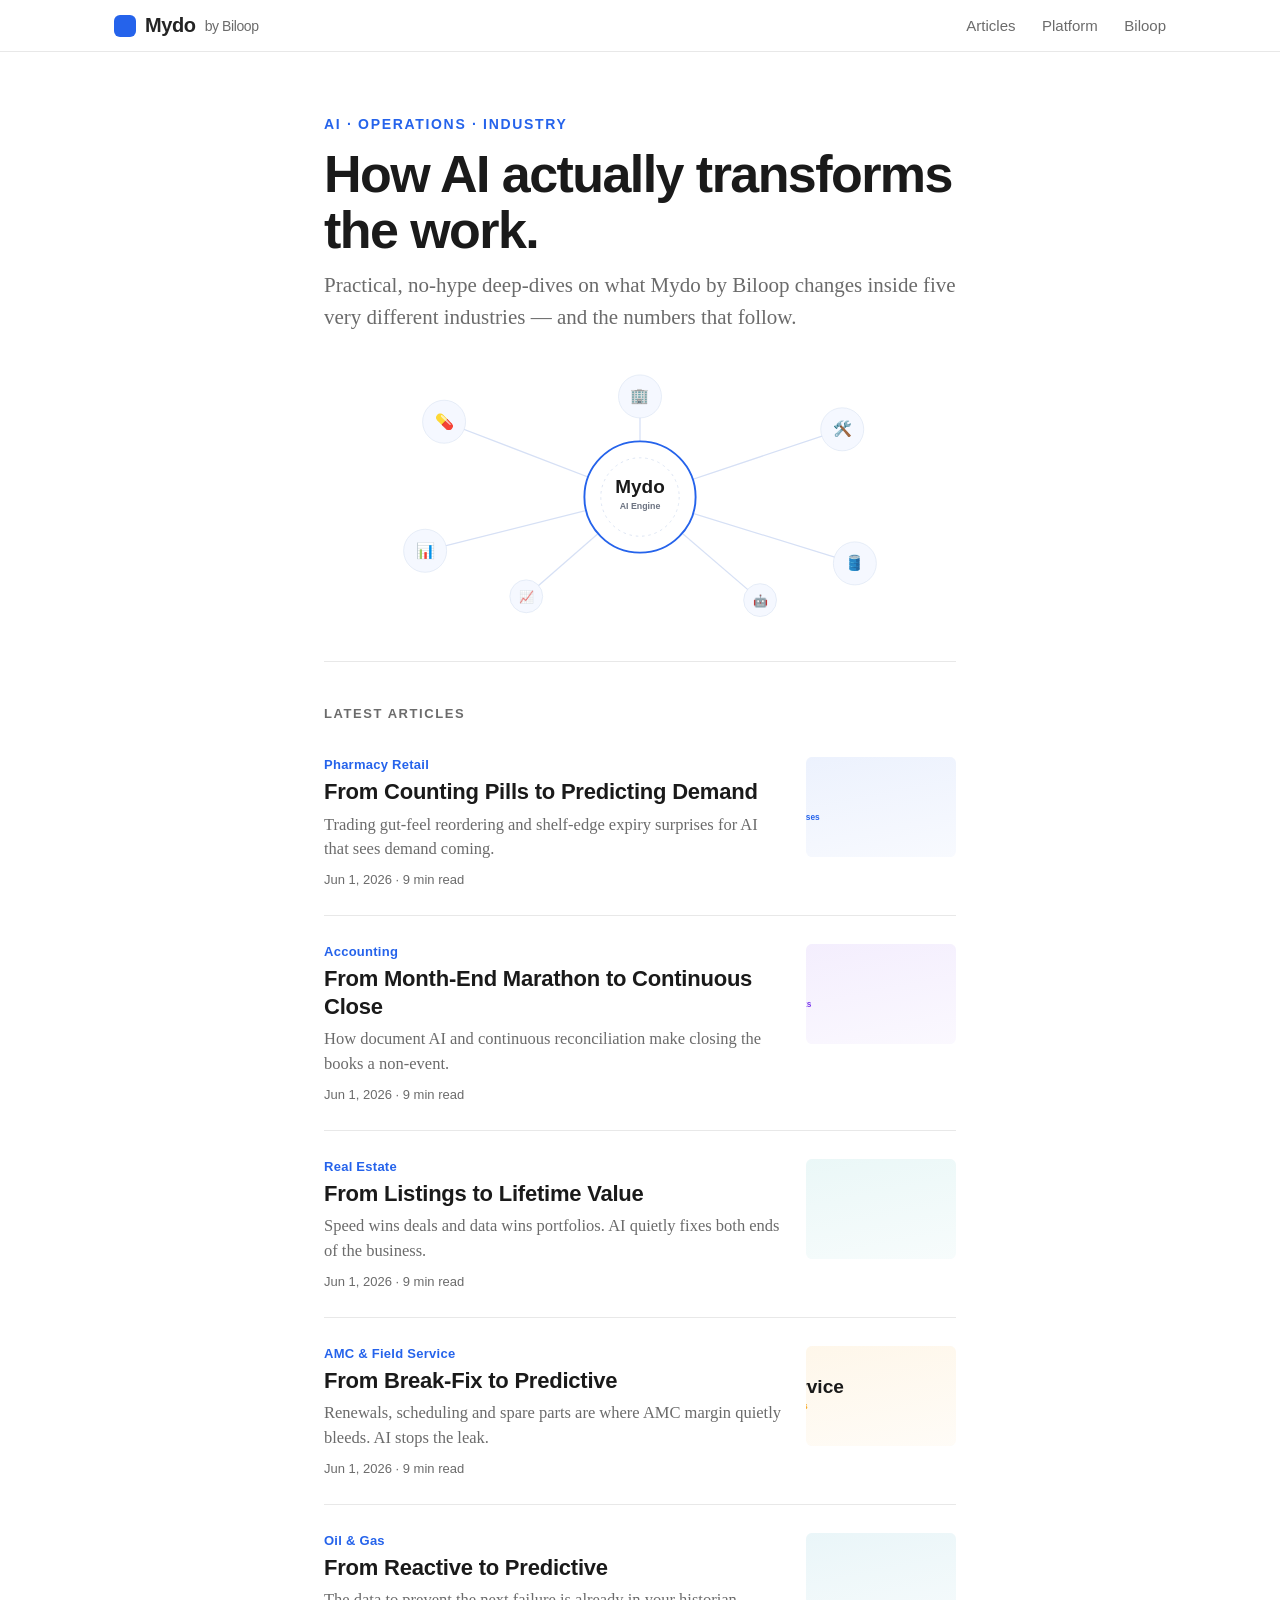
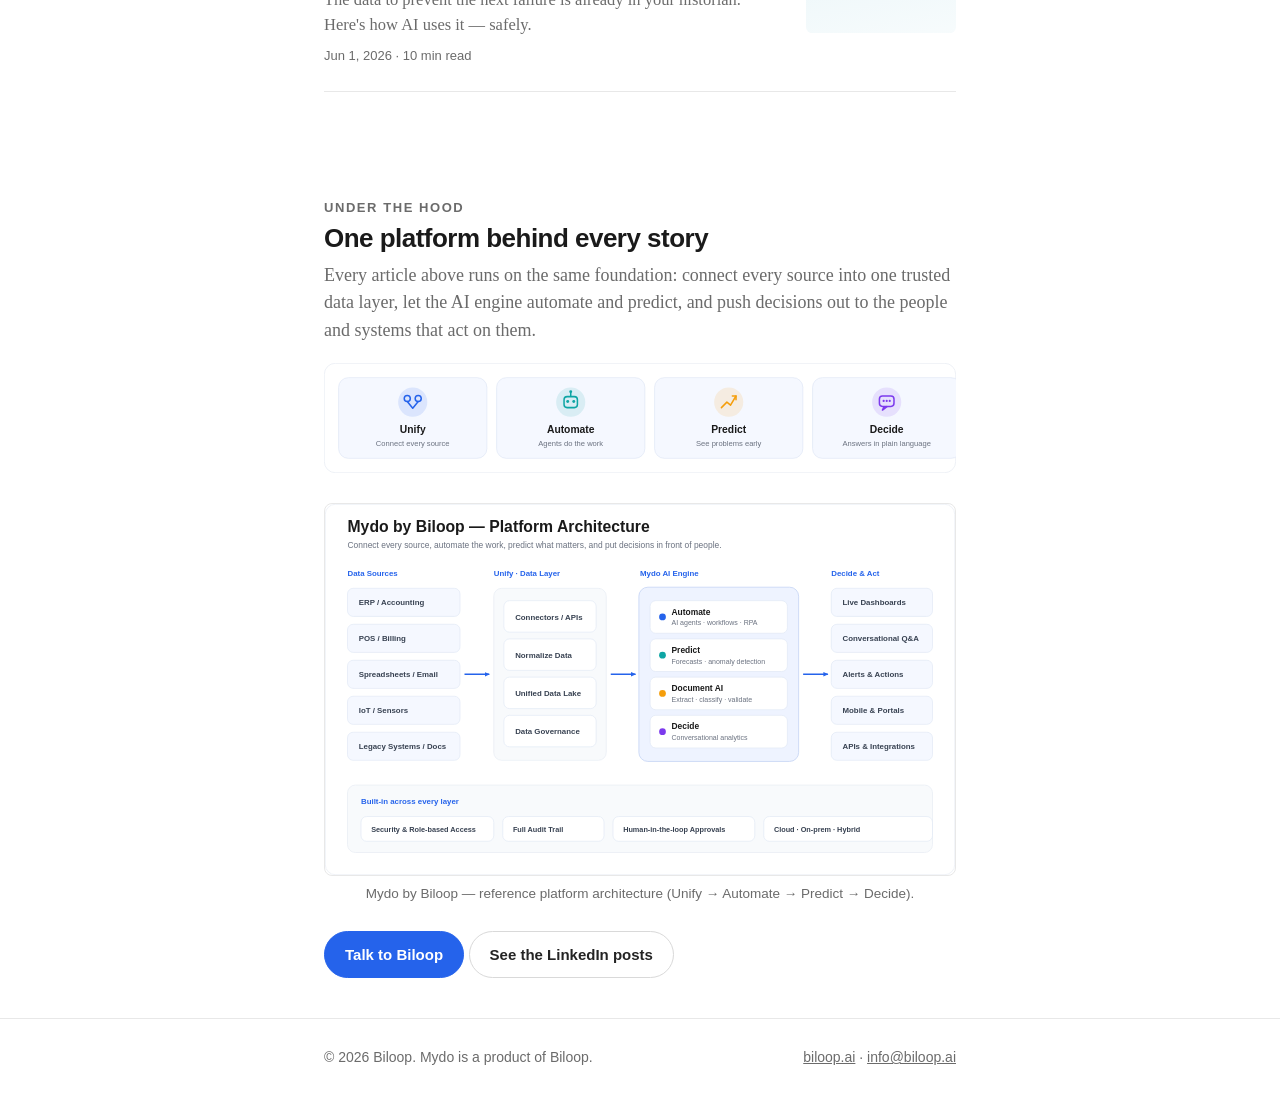
==== commit 86245b05: "Add light-themed visual system: more diagrams, flows, infographics, icons - Re-skin all architecture" ====
--- a/index.html
+++ b/index.html
@@ -4,7 +4,7 @@
   <meta charset="UTF-8" />
   <meta name="viewport" content="width=device-width, initial-scale=1.0" />
   <title>Mydo by Biloop — How AI transforms real industries</title>
-  <meta name="description" content="Plain-spoken deep-dives on how Mydo by Biloop uses AI to transform pharmacy retail, accounting, real estate, AMC and oil & gas." />
+  <meta name="description" content="Plain-spoken deep-dives on how Mydo by Biloop uses AI to transform pharmacy retail, accounting, real estate, AMC and oil &amp; gas." />
   <link rel="stylesheet" href="assets/css/style.css" />
 </head>
 <body>
@@ -24,6 +24,9 @@
       <div class="kicker">AI · Operations · Industry</div>
       <h1>How AI actually transforms the work.</h1>
       <p>Practical, no-hype deep-dives on what Mydo by Biloop changes inside five very different industries — and the numbers that follow.</p>
+      <div class="iconstrip" style="max-width:720px;margin:28px auto 0">
+        <img src="assets/img/hero.svg" alt="The Mydo AI engine connected to pharmacy, accounting, real estate, AMC and oil and gas" />
+      </div>
     </section>
 
     <section id="stories">
@@ -91,6 +94,7 @@
       <div class="section-label">Under the hood</div>
       <h2>One platform behind every story</h2>
       <p>Every article above runs on the same foundation: connect every source into one trusted data layer, let the AI engine automate and predict, and push decisions out to the people and systems that act on them.</p>
+      <div class="iconstrip"><img src="assets/img/capabilities.svg" alt="Mydo's four core capabilities: Unify, Automate, Predict and Decide" /></div>
       <figure class="diagram">
         <img src="assets/img/mydo-architecture.svg" alt="Mydo platform architecture: data sources unified into a data layer, processed by the Mydo AI engine, surfaced through a decide-and-act layer" />
         <figcaption>Mydo by Biloop — reference platform architecture (Unify → Automate → Predict → Decide).</figcaption>
--- a/assets/css/style.css
+++ b/assets/css/style.css
@@ -145,8 +145,10 @@
 figure.diagram { margin: 30px 0; }
 figure.diagram img, img.diagram {
   width: 100%; height: auto; display: block;
-  border: 1px solid var(--line); border-radius: 8px; background: #0e1630;
-}
+  border: 1px solid var(--line); border-radius: 8px; background: #fff;
+}
+.iconstrip { margin: 18px 0 6px; }
+.iconstrip img { width: 100%; height: auto; display: block; }
 figure figcaption {
   font-family: var(--sans); color: var(--muted); font-size: 13.5px;
   text-align: center; margin-top: 10px;
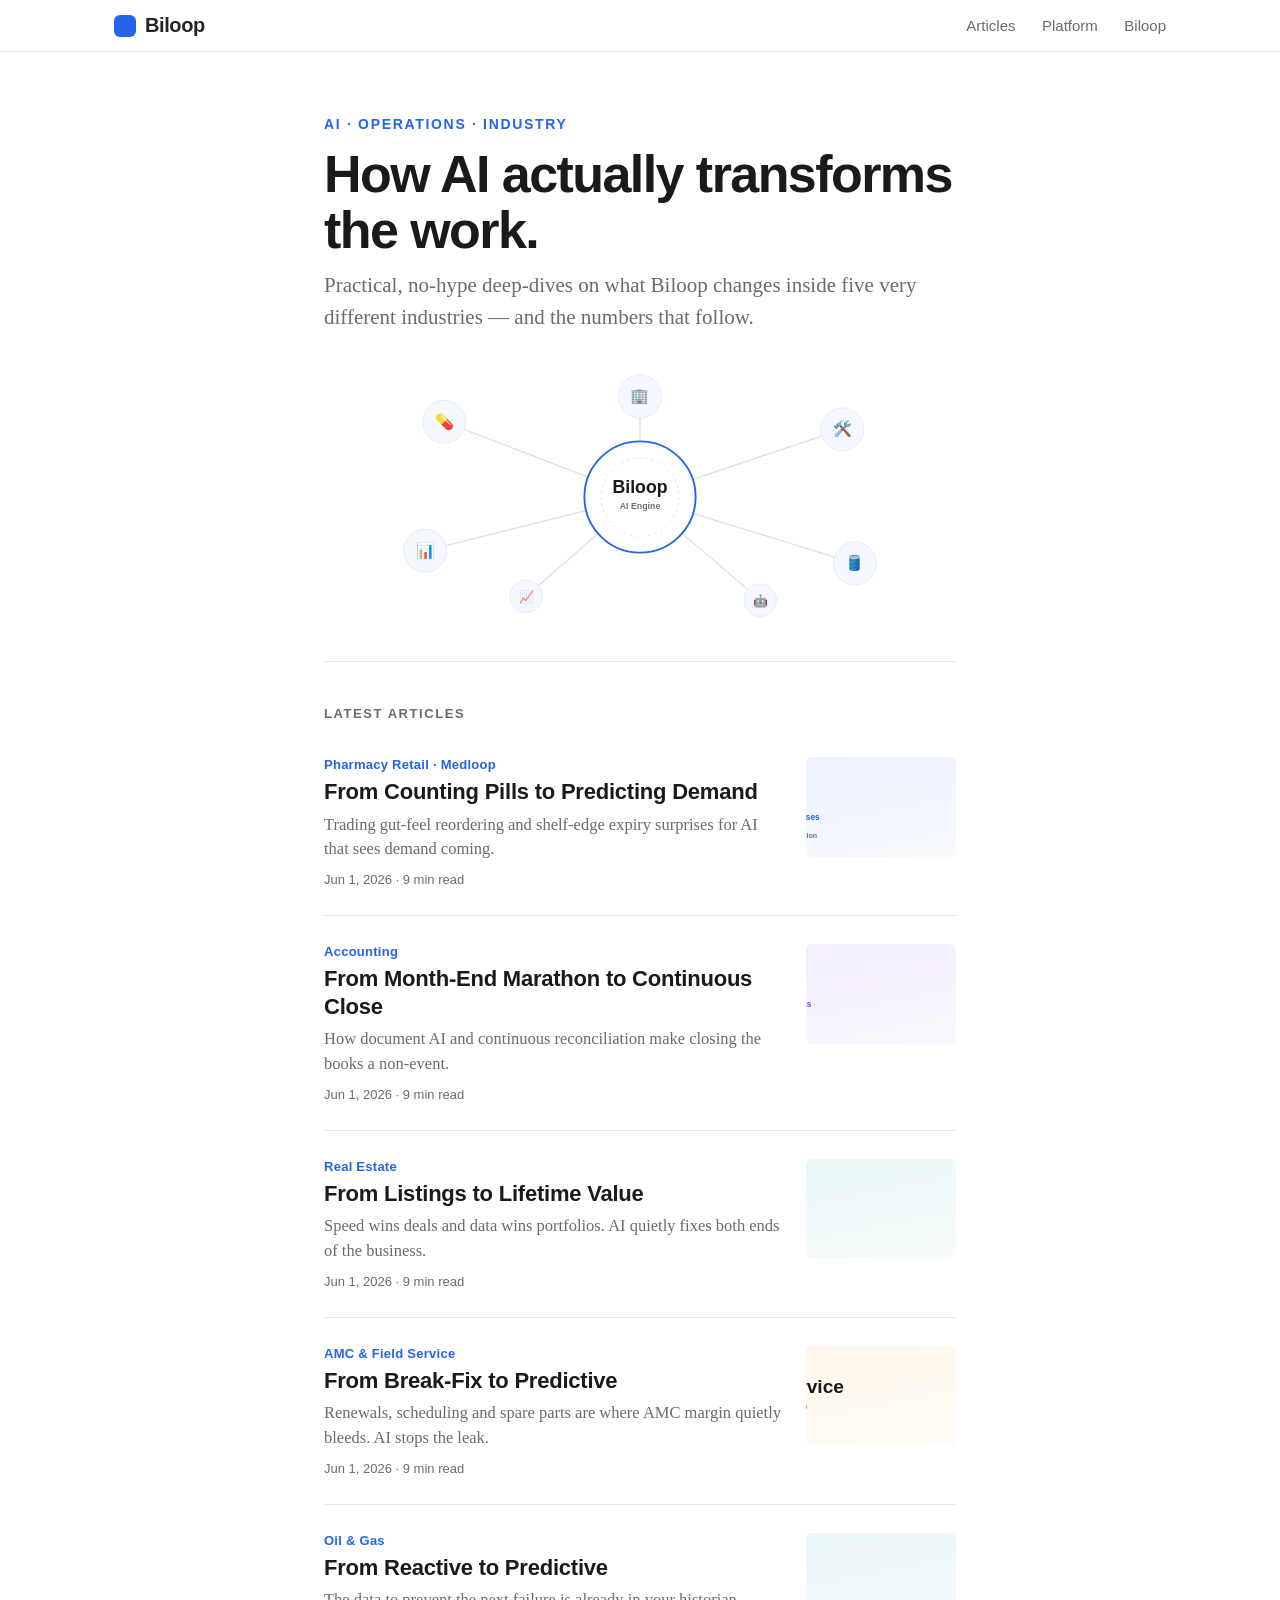
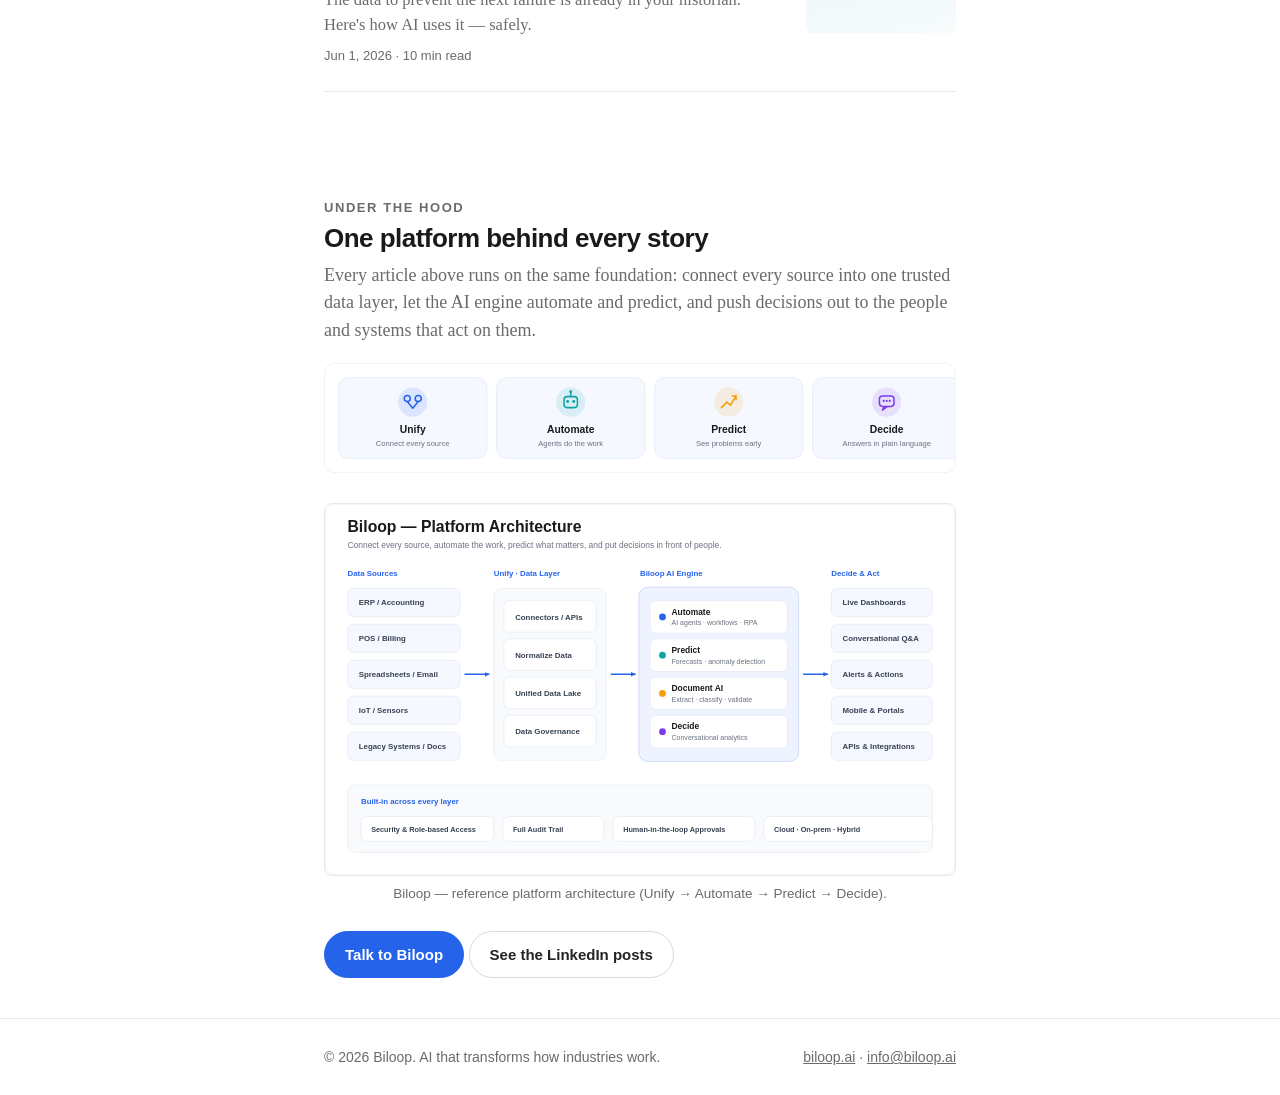
==== commit e3c8002c: "Rebrand product: Biloop (default) and Medloop for pharmacy/healthcare - Pharmacy blog, its LinkedIn " ====
--- a/index.html
+++ b/index.html
@@ -3,14 +3,14 @@
 <head>
   <meta charset="UTF-8" />
   <meta name="viewport" content="width=device-width, initial-scale=1.0" />
-  <title>Mydo by Biloop — How AI transforms real industries</title>
-  <meta name="description" content="Plain-spoken deep-dives on how Mydo by Biloop uses AI to transform pharmacy retail, accounting, real estate, AMC and oil &amp; gas." />
+  <title>Biloop — How AI transforms real industries</title>
+  <meta name="description" content="Plain-spoken deep-dives on how Biloop uses AI to transform pharmacy retail, accounting, real estate, AMC and oil &amp; gas." />
   <link rel="stylesheet" href="assets/css/style.css" />
 </head>
 <body>
   <header class="site-header">
     <nav class="nav">
-      <a class="brand" href="index.html"><span class="dot"></span> Mydo <small>by Biloop</small></a>
+      <a class="brand" href="index.html"><span class="dot"></span> Biloop</a>
       <div class="nav-links">
         <a href="#stories">Articles</a>
         <a href="#platform">Platform</a>
@@ -23,9 +23,9 @@
     <section class="masthead">
       <div class="kicker">AI · Operations · Industry</div>
       <h1>How AI actually transforms the work.</h1>
-      <p>Practical, no-hype deep-dives on what Mydo by Biloop changes inside five very different industries — and the numbers that follow.</p>
+      <p>Practical, no-hype deep-dives on what Biloop changes inside five very different industries — and the numbers that follow.</p>
       <div class="iconstrip" style="max-width:720px;margin:28px auto 0">
-        <img src="assets/img/hero.svg" alt="The Mydo AI engine connected to pharmacy, accounting, real estate, AMC and oil and gas" />
+        <img src="assets/img/hero.svg" alt="The Biloop AI engine connected to pharmacy, accounting, real estate, AMC and oil and gas" />
       </div>
     </section>
 
@@ -35,7 +35,7 @@
         <li>
           <a class="story" href="blogs/pharmacy-retail.html">
             <div class="story-body">
-              <div class="industry">Pharmacy Retail</div>
+              <div class="industry">Pharmacy Retail · Medloop</div>
               <div class="story-title">From Counting Pills to Predicting Demand</div>
               <p class="story-dek">Trading gut-feel reordering and shelf-edge expiry surprises for AI that sees demand coming.</p>
               <div class="story-meta">Jun 1, 2026 · 9 min read</div>
@@ -94,10 +94,10 @@
       <div class="section-label">Under the hood</div>
       <h2>One platform behind every story</h2>
       <p>Every article above runs on the same foundation: connect every source into one trusted data layer, let the AI engine automate and predict, and push decisions out to the people and systems that act on them.</p>
-      <div class="iconstrip"><img src="assets/img/capabilities.svg" alt="Mydo's four core capabilities: Unify, Automate, Predict and Decide" /></div>
+      <div class="iconstrip"><img src="assets/img/capabilities.svg" alt="Biloop's four core capabilities: Unify, Automate, Predict and Decide" /></div>
       <figure class="diagram">
-        <img src="assets/img/mydo-architecture.svg" alt="Mydo platform architecture: data sources unified into a data layer, processed by the Mydo AI engine, surfaced through a decide-and-act layer" />
-        <figcaption>Mydo by Biloop — reference platform architecture (Unify → Automate → Predict → Decide).</figcaption>
+        <img src="assets/img/mydo-architecture.svg" alt="Biloop platform architecture: data sources unified into a data layer, processed by the Biloop AI engine, surfaced through a decide-and-act layer" />
+        <figcaption>Biloop — reference platform architecture (Unify → Automate → Predict → Decide).</figcaption>
       </figure>
       <p style="margin-top:22px">
         <a class="btn" href="https://biloop.ai" target="_blank" rel="noopener">Talk to Biloop</a>
@@ -108,7 +108,7 @@
 
   <footer class="site-footer">
     <div class="container">
-      <span>© 2026 Biloop. Mydo is a product of Biloop.</span>
+      <span>© 2026 Biloop. AI that transforms how industries work.</span>
       <span><a href="https://biloop.ai" target="_blank" rel="noopener">biloop.ai</a> · <a href="mailto:info@biloop.ai">info@biloop.ai</a></span>
     </div>
   </footer>
